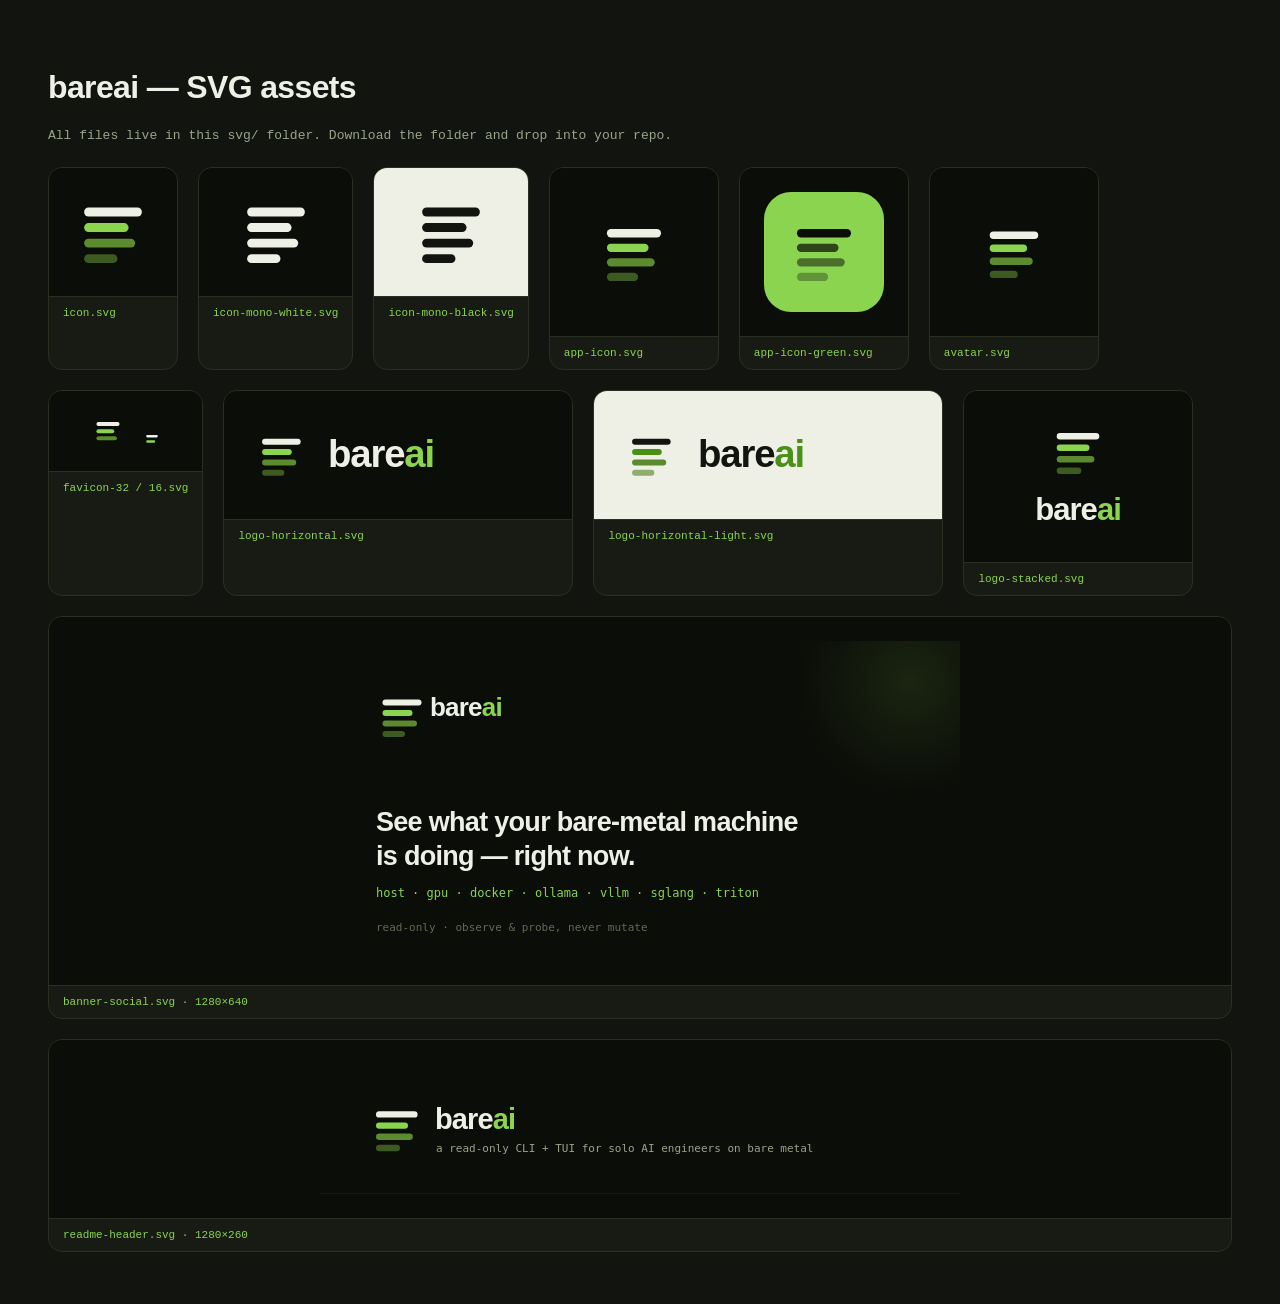
==== branding/index.html @ d0a37c25 "Add branding assets and refresh README with logo, badges, and palette. Co-authored-by: Cursor <curso" ====
<!DOCTYPE html>
<html lang="en">
<head>
<meta charset="utf-8">
<meta name="viewport" content="width=device-width, initial-scale=1">
<title>bareai · SVG assets</title>
<style>
  body { margin:0; background:#12140f; color:#eef0e6; font-family:'Segoe UI',Arial,sans-serif; padding:48px; }
  h1 { font-weight:700; letter-spacing:-0.02em; }
  .grid { display:flex; flex-wrap:wrap; gap:20px; margin-top:24px; }
  .card { background:#181b13; border:1px solid #2a2f22; border-radius:14px; overflow:hidden; }
  .card .fig { display:flex; align-items:center; justify-content:center; padding:24px; background:#0b0d08; }
  .card .fig.light { background:#eef0e6; }
  .card .cap { padding:10px 14px; font-family:'SFMono-Regular',Consolas,monospace; font-size:11px; color:#8bd450; border-top:1px solid #2a2f22; }
  img { display:block; max-width:100%; }
</style>
</head>
<body>
  <h1>bareai — SVG assets</h1>
  <p style="color:#9aa48a; font-family:'SFMono-Regular',Consolas,monospace; font-size:13px;">All files live in this <code>svg/</code> folder. Download the folder and drop into your repo.</p>
  <div class="grid">
    <div class="card"><div class="fig"><img src="icon.svg" width="80"></div><div class="cap">icon.svg</div></div>
    <div class="card"><div class="fig"><img src="icon-mono-white.svg" width="80"></div><div class="cap">icon-mono-white.svg</div></div>
    <div class="card"><div class="fig light"><img src="icon-mono-black.svg" width="80"></div><div class="cap">icon-mono-black.svg</div></div>
    <div class="card"><div class="fig"><img src="app-icon.svg" width="120"></div><div class="cap">app-icon.svg</div></div>
    <div class="card"><div class="fig"><img src="app-icon-green.svg" width="120"></div><div class="cap">app-icon-green.svg</div></div>
    <div class="card"><div class="fig"><img src="avatar.svg" width="120"></div><div class="cap">avatar.svg</div></div>
    <div class="card"><div class="fig" style="gap:20px;align-items:flex-end"><img src="favicon-32.svg" width="32"><img src="favicon-16.svg" width="16"></div><div class="cap">favicon-32 / 16.svg</div></div>
    <div class="card"><div class="fig"><img src="logo-horizontal.svg" width="300"></div><div class="cap">logo-horizontal.svg</div></div>
    <div class="card"><div class="fig light"><img src="logo-horizontal-light.svg" width="300"></div><div class="cap">logo-horizontal-light.svg</div></div>
    <div class="card"><div class="fig"><img src="logo-stacked.svg" width="180"></div><div class="cap">logo-stacked.svg</div></div>
    <div class="card" style="width:100%"><div class="fig"><img src="banner-social.svg" width="640"></div><div class="cap">banner-social.svg · 1280×640</div></div>
    <div class="card" style="width:100%"><div class="fig"><img src="readme-header.svg" width="640"></div><div class="cap">readme-header.svg · 1280×260</div></div>
  </div>
</body>
</html>
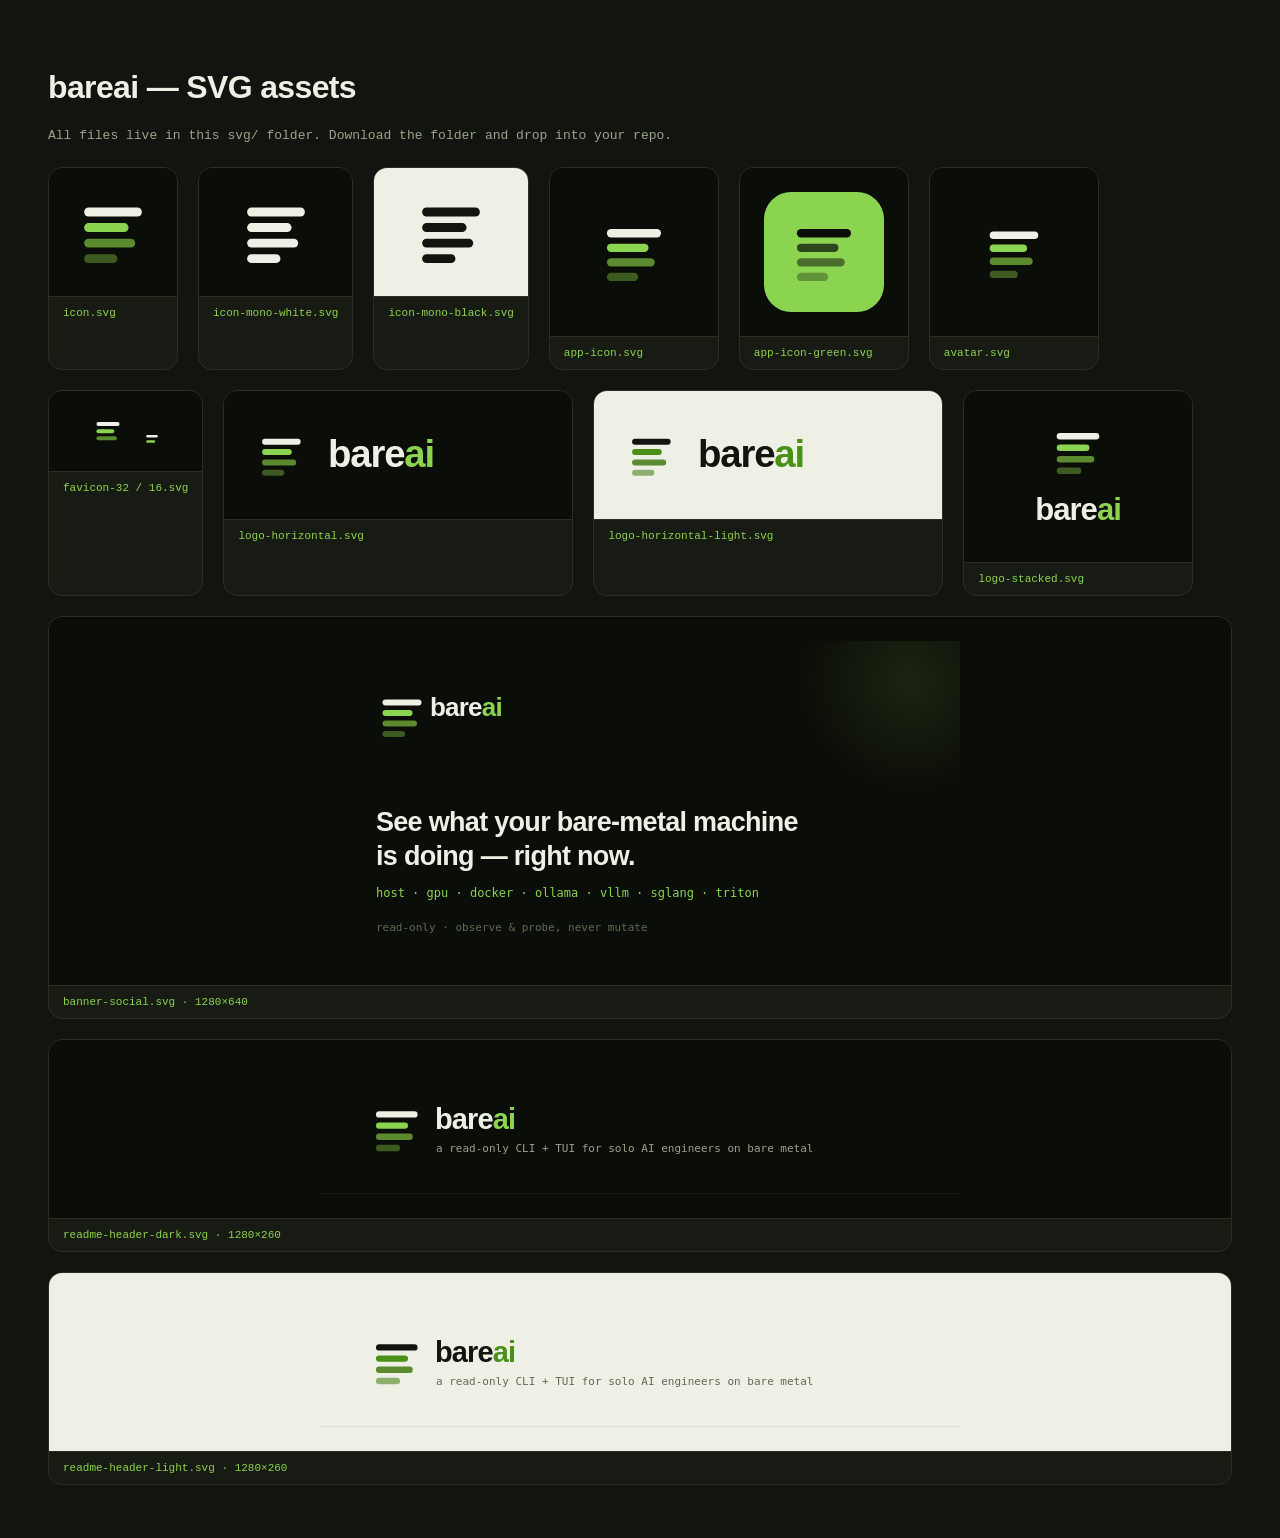
==== commit b2dc49d9: "Add light/dark README banners that follow GitHub color scheme. Co-authored-by: Cursor <cursoragent@c" ====
--- a/branding/index.html
+++ b/branding/index.html
@@ -30,7 +30,8 @@
     <div class="card"><div class="fig light"><img src="logo-horizontal-light.svg" width="300"></div><div class="cap">logo-horizontal-light.svg</div></div>
     <div class="card"><div class="fig"><img src="logo-stacked.svg" width="180"></div><div class="cap">logo-stacked.svg</div></div>
     <div class="card" style="width:100%"><div class="fig"><img src="banner-social.svg" width="640"></div><div class="cap">banner-social.svg · 1280×640</div></div>
-    <div class="card" style="width:100%"><div class="fig"><img src="readme-header.svg" width="640"></div><div class="cap">readme-header.svg · 1280×260</div></div>
+    <div class="card" style="width:100%"><div class="fig"><img src="readme-header-dark.svg" width="640"></div><div class="cap">readme-header-dark.svg · 1280×260</div></div>
+    <div class="card" style="width:100%"><div class="fig light"><img src="readme-header-light.svg" width="640"></div><div class="cap">readme-header-light.svg · 1280×260</div></div>
   </div>
 </body>
 </html>
